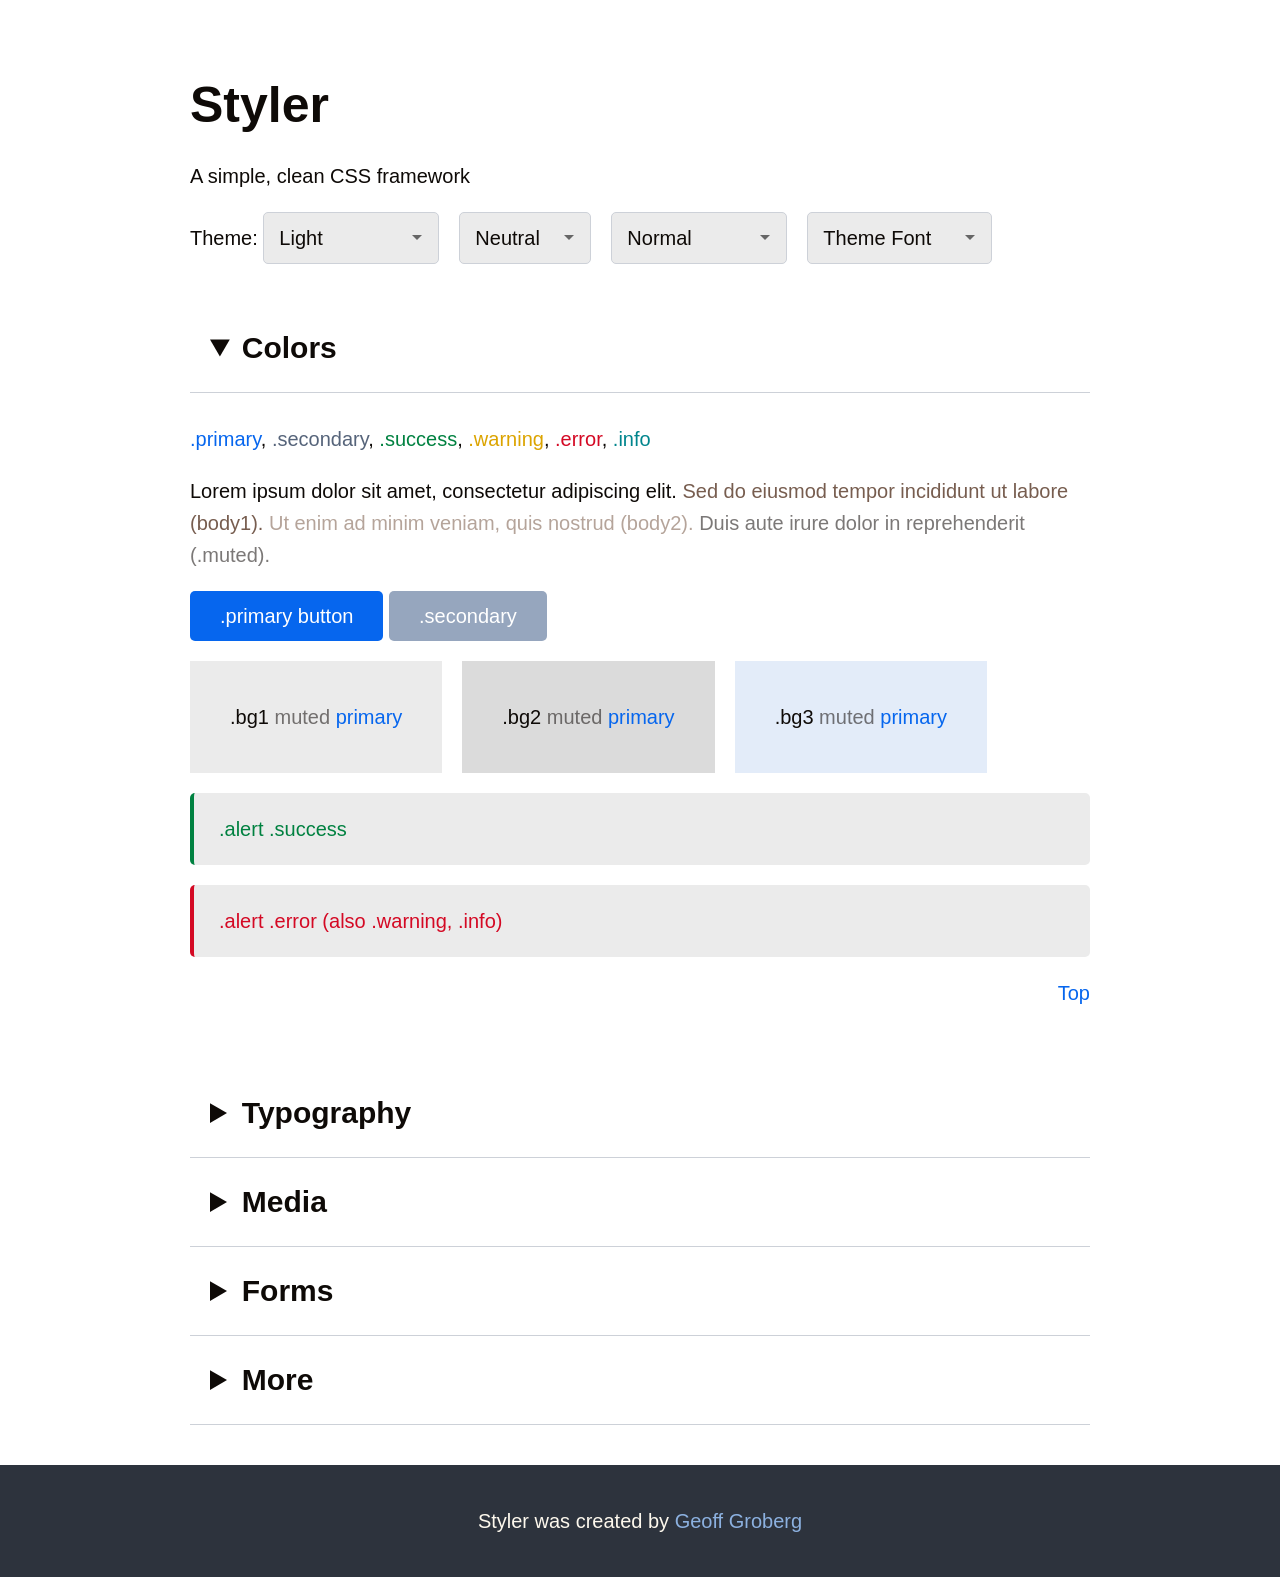
==== demo.html @ 059e5c85 "OKLCH colors" ====
<!DOCTYPE html>
<html lang="en">
<head>
	<meta charset="UTF-8">
	<meta name="viewport" content="width=device-width, initial-scale=1.0">
	<title>Styler Demo</title>
	<link rel="stylesheet" href="styler/extrafonts.css">
	<link rel="stylesheet" href="styler/base.css">
	<style>
		.theme-selector {
			display: flex;
			gap: 1rem;
			align-items: center;
			flex-wrap: wrap;
		}
		.theme-selector label {
			display: inline;
			margin: 0;
			font-weight: normal;
		}
		.theme-selector select {
			display: inline-block;
			width: auto;
			margin: 0;
			max-width: none;
		}
		section > details {
			border: none;
			margin: 0;
		}
		section > details > summary {
			background: none;
			border: none;
			border-radius: 0;
			font-size: 1.5rem;
			max-width: 45rem;
			margin: 0 auto;
			border-bottom: 1px solid var(--border);
		}
		section > details[open] {
			padding-bottom: 2rem;
		}
		section > details[open] > summary {
			border-bottom: 1px solid var(--border);
			margin-bottom: 1.5rem;
		}
		section > details > *:not(summary) {
			padding-left: 0;
			padding-right: 0;
		}
	</style>
</head>
<body>

<div class="readable">

	<h1 id="top">Styler</h1>
	<p>A simple, clean CSS framework</p>

	<div class="theme-selector mb2">
		<label>Theme:
			<select id="theme-select">
				<option value="">Light</option>
				<option value="dark">Dark</option>
				<option value="aegean">Aegean</option>
				<option value="ambleside">Ambleside</option>
				<option value="cappadocia">Cappadocia</option>
				<option value="cusco">Cusco</option>
				<option value="guilin">Guilin</option>
				<option value="hokkaido">Hokkaido</option>
				<option value="kerala">Kerala</option>
				<option value="lviv">Lviv</option>
				<option value="marrakech">Marrakech</option>
				<option value="patagonia">Patagonia</option>
				<option value="peebles">Peebles</option>
				<option value="sahel">Sahel</option>
				<option value="svalbard">Svalbard</option>
				<option value="uinta">Uinta</option>
				<option value="uluru">Uluru</option>
				<option value="windermere">Windermere</option>
				<option value="yucatan">Yucatan</option>
			</select>
		</label>
		<select id="variant-select">
			<option value="">Neutral</option>
			<option value="warm">Warm</option>
			<option value="cool">Cool</option>
		</select>
		<select id="saturation-select">
			<option value="">Normal</option>
			<option value="sat">Saturated</option>
			<option value="desat">Desaturated</option>
		</select>
		<select id="font-select">
				<option value="" selected>Theme Font</option>
				<option value="sans">System Sans</option>
				<option value="serif">System Serif</option>
				<option value="cormorant">Cormorant</option>
				<option value="crimson">Crimson Pro</option>
				<option value="inter">Inter</option>
				<option value="lora">Lora</option>
				<option value="pt-serif">PT Serif</option>
				<option value="source-sans">Source Sans</option>
			</select>
	</div>

</div>

<section id="colors">
	<details open>
		<summary>Colors</summary>

		<div class="readable">
			<p>
				<span class="primary">.primary</span>,
				<span class="secondary">.secondary</span>,
				<span class="success">.success</span>,
				<span class="warning">.warning</span>,
				<span class="error">.error</span>,
				<span class="info">.info</span>
			</p>
			<p>Lorem ipsum dolor sit amet, consectetur adipiscing elit. <span style="color: var(--body1)">Sed do eiusmod tempor incididunt ut labore (body1).</span> <span style="color: var(--body2)">Ut enim ad minim veniam, quis nostrud (body2).</span> <span class="muted">Duis aute irure dolor in reprehenderit (.muted).</span></p>

			<div class="mt1">
				<button type="button">.primary button</button>
				<button type="button" class="secondary">.secondary</button>
			</div>

			<div style="display: flex; gap: 1rem; flex-wrap: wrap; margin: 1rem 0;">
				<div class="bg1 p2">.bg1 <span class="muted">muted</span> <span class="primary">primary</span></div>
				<div class="bg2 p2">.bg2 <span class="muted">muted</span> <span class="primary">primary</span></div>
				<div class="bg3 p2">.bg3 <span class="muted">muted</span> <span class="primary">primary</span></div>
			</div>
			
			<div class="alert success">.alert .success</div>
			<div class="alert error">.alert .error (also .warning, .info)</div>
			<p class="text-right"><a href="#top">Top</a></p>
		</div>
	</details>
</section>

<section id="typography">
	<details>
		<summary>Typography</summary>

		<div class="readable">
			<p>Headings: <code>&lt;h1&gt;</code> through <code>&lt;h6&gt;</code> styled automatically.</p>

			<p>This is a paragraph with <strong>bold text</strong>, <em>italic text</em>, and a <a href="#">link</a>. Here's some <code>inline code</code> and <mark>highlighted text</mark>.</p>

			<blockquote>
				<p>This is a blockquote. It can contain multiple paragraphs and other elements.</p>
			</blockquote>

			<blockquote class="cormorant" style="font-size: 1.3rem;">
				"This blockquote uses <code>.cormorant</code> for an elegant look."
			</blockquote>

			<ul>
				<li>Unordered list item</li>
				<li>Another item</li>
				<li>Third item</li>
			</ul>

			<div class="poetry">
				<p>"Get up and win the race!"</p>
				<p style="font-style: normal; font-size: 0.9rem;">.poetry (an excerpt from <a href="https://theracepoem.com">The Race</a>)</p>
			</div>

			<pre><code>Text alignment: .text-center  .text-right  .text-left</code></pre>

			<p><code>.m0</code>-<code>.m5</code>, <code>.mt0</code>, <code>.mb0</code>, <code>.ml0</code>, <code>.mr0</code>, <code>.mx0</code>, <code>.my0</code> (margins)</p>
			<p><code>.p0</code>-<code>.p5</code>, <code>.pt0</code>, <code>.pb0</code>, <code>.pl0</code>, <code>.pr0</code>, <code>.px0</code>, <code>.py0</code> (padding)</p>

			<div style="display: flex; gap: 1rem; flex-wrap: wrap; margin: 1rem 0;">
				<div class="bg1 p1 r0">.r0</div>
				<div class="bg1 p1 r1">.r1</div>
				<div class="bg1 p1 r2">.r2</div>
				<div class="bg1 p1 r3">.r3</div>
				<div class="bg1 p1 r4">.r4</div>
			</div>
			<p class="text-right"><a href="#top">Top</a></p>
		</div>
	</details>
</section>

<section id="media">
	<details>
		<summary>Media</summary>

		<div class="readable">
			<figure class="left">
				<img src="https://picsum.photos/800/600" alt="Left-aligned image">
				<figcaption>.left - floats, text wraps</figcaption>
			</figure>

			<p>Images will be center aligned in a new block by default. You should use figure tags for your images, which will give you the option of adding a caption.</p>
			
			<p>.left and .right classes can be added to float figures to the right or left. When figures have .left or .right they will pop-out a bit if they are contained within a .readable div. Text wraps around floated images. On smaller screens, floated images become full-width and centered automatically.</p>

			<p>Lorem ipsum dolor sit amet, consectetur adipisicing elit, sed do eiusmod tempor incididunt ut labore et dolore magna aliqua. Ut enim ad minim veniam, quis nostrud exercitation ullamco laboris nisi ut aliquip ex ea commodo consequat. Duis aute irure dolor in reprehenderit in voluptate velit esse cillum dolore eu fugiat nulla pariatur. Excepteur sint occaecat cupidatat non proident, sunt in culpa qui officia deserunt mollit anim id est laborum.</p>
		</div>

		<div class="cols3 px1 mt2">
			<figure>
				<img src="https://picsum.photos/300/200?a" alt="Column 1">
				<figcaption>An image</figcaption>
			</figure>
			<div class="bg1 p1 r1 text-center">
				<strong>.cols3</strong>
				<p style="margin: 0.5rem 0 0;">Also .cols2 and .cols4</p>
			</div>
			<figure>
				<img src="https://picsum.photos/300/200?c" alt="Column 3">
				<figcaption>Another image</figcaption>
			</figure>
		</div>

		<div class="readable">
			<div class="cols3">
				<figure class="square" style="max-width: 100px;">
					<img src="https://picsum.photos/100/100" alt="square">
					<figcaption>.square</figcaption>
				</figure>
				<figure style="max-width: 100px;">
					<img src="https://picsum.photos/100/100?2" alt="r2" class="r2">
					<figcaption>.r2</figcaption>
				</figure>
				<figure style="max-width: 100px;">
					<img src="https://picsum.photos/100/100?3" alt="r100" class="r100">
					<figcaption>.r100</figcaption>
				</figure>
			</div>

			<h3>Audio &amp; Video</h3>
			<pre><code>&lt;audio controls&gt;
  &lt;source src="audio.mp3" type="audio/mpeg"&gt;
&lt;/audio&gt;

&lt;div class="video-container"&gt;
  &lt;iframe src="youtube..."&gt;&lt;/iframe&gt;
&lt;/div&gt;</code></pre>
			<p class="text-right"><a href="#top">Top</a></p>
		</div>
	</details>
</section>

<section id="forms">
	<details>
		<summary>Forms</summary>

		<div class="readable">
			<form>
				<label for="name">Name</label>
				<input type="text" id="name" placeholder="Your name">

				<label for="email">Email</label>
				<input type="email" id="email" placeholder="you@example.com">

				<label for="country">Country</label>
				<select id="country">
					<option>United States</option>
					<option>Canada</option>
				</select>

				<label for="message">Message</label>
				<textarea id="message" placeholder="Your message..."></textarea>

				<label><input type="checkbox" checked> Remember me</label>
			</form>

			<h3>Inline</h3>
			<div class="mt1">
				<input type="text" class="inline" placeholder="First" style="max-width: 6rem;">
				<input type="text" class="inline" placeholder="Last" style="max-width: 6rem;">
				<button type="button">Submit</button>
			</div>
			<p class="text-right mt2"><a href="#top">Top</a></p>
		</div>
	</details>
</section>

<section id="more">
	<details>
		<summary>More</summary>

		<div class="readable">
			<p>Theme classes can be applied to any element, or the entire <code>&lt;html&gt;</code>.</p>
			<div class="patagonia bg p1 r1 mt1">
				<p style="margin: 0;"><strong>Patagonia</strong> — <a href="#">link</a>, <span class="primary">primary</span>, <span class="secondary">secondary</span>, <span class="success">success</span>, <span class="warning">warning</span>, <span class="error">error</span>, <span class="muted">muted</span></p>
			</div>
			<div class="marrakech bg1 p1 r1 mt1">
				<p style="margin: 0;"><strong>Marrakech</strong> — <a href="#">link</a>, <span class="primary">primary</span>, <span class="secondary">secondary</span>, <span class="success">success</span>, <span class="warning">warning</span>, <span class="error">error</span>, <span class="muted">muted</span></p>
			</div>
			<div class="svalbard bg p1 r1 mt1">
				<p style="margin: 0;"><strong>Svalbard</strong> — <a href="#">link</a>, <span class="primary">primary</span>, <span class="secondary">secondary</span>, <span class="success">success</span>, <span class="warning">warning</span>, <span class="error">error</span>, <span class="muted">muted</span></p>
			</div>
			<div class="yucatan bg2 p1 r1 mt1">
				<p style="margin: 0;"><strong>Yucatan</strong> — <a href="#">link</a>, <span class="primary">primary</span>, <span class="secondary">secondary</span>, <span class="success">success</span>, <span class="warning">warning</span>, <span class="error">error</span>, <span class="muted">muted</span></p>
			</div>
			<div class="lviv bg p1 r1 mt1">
				<p style="margin: 0;"><strong>Lviv</strong> — <a href="#">link</a>, <span class="primary">primary</span>, <span class="secondary">secondary</span>, <span class="success">success</span>, <span class="warning">warning</span>, <span class="error">error</span>, <span class="muted">muted</span></p>
			</div>

			<h3>Tables</h3>
			<p>Add <code>.striped</code> for alternating rows.</p>
			<table class="striped">
				<thead>
					<tr><th>Name</th><th>Type</th><th>Description</th></tr>
				</thead>
				<tbody>
					<tr><td>--primary</td><td>Color</td><td>Primary action color</td></tr>
					<tr><td>--bg1</td><td>Color</td><td>Surface background</td></tr>
					<tr><td>--border</td><td>Color</td><td>Border color</td></tr>
				</tbody>
			</table>

			<h3>Details/Summary</h3>
			<details>
				<summary>What is Styler?</summary>
				<p>Styler is a simple, clean CSS framework that applies reasonable styles to HTML tags without requiring many custom classes.</p>
			</details>

			<details>
				<summary>How do I customize colors?</summary>
				<p>Override CSS variables in your own stylesheet.</p>
			</details>

			<h3>Definition Lists</h3>
			<dl>
				<dt>CSS</dt>
				<dd>Cascading Style Sheets - a style sheet language for describing presentation.</dd>
				<dt>HTML</dt>
				<dd>HyperText Markup Language - the standard markup language for web documents.</dd>
			</dl>

			<h3>Keyboard Input</h3>
			<p>Press <kbd>Ctrl</kbd> + <kbd>S</kbd> to save, or <kbd>Cmd</kbd> + <kbd>Shift</kbd> + <kbd>P</kbd> for command palette.</p>

			<h3>Text Changes</h3>
			<p>This feature was <del>removed</del> <ins>updated</ins> in the latest version.</p>

			<h3>Progress & Meter</h3>
			<label for="progress-demo">Download progress:</label>
			<progress id="progress-demo" value="70" max="100">70%</progress>

			<label for="meter-demo">Disk usage:</label>
			<meter id="meter-demo" value="0.6" min="0" max="1" low="0.25" high="0.75" optimum="0.5">60%</meter>

			<h3>Other Elements</h3>
			<p><abbr title="HyperText Markup Language">HTML</abbr> is the foundation of the web.</p>
			<p>The variable <var>x</var> represents the user's input.</p>
			<p>She said, <q>This is an inline quotation.</q></p>
			<p>As noted in <cite>The Elements of Style</cite>, clarity is paramount.</p>
			<p>The command returned: <samp>Hello, World!</samp></p>
			<address>
				Contact us at:<br>
				123 Main Street<br>
				Anytown, USA 12345
			</address>

			<h3>Dialog</h3>
			<pre><code>&lt;dialog id="my-dialog"&gt;
  &lt;h3&gt;Title&lt;/h3&gt;
  &lt;p&gt;Content...&lt;/p&gt;
  &lt;form method="dialog"&gt;&lt;button&gt;Close&lt;/button&gt;&lt;/form&gt;
&lt;/dialog&gt;

&lt;button onclick="document.getElementById('my-dialog').showModal()"&gt;Open&lt;/button&gt;</code></pre>

			<button type="button" onclick="document.getElementById('demo-dialog').showModal()">Open Dialog</button>

			<dialog id="demo-dialog">
				<h3 style="margin-top: 0;">Dialog Title</h3>
				<p>This is a native HTML dialog element with styled backdrop.</p>
				<form method="dialog">
					<button type="submit">Close</button>
				</form>
			</dialog>
			<p class="text-right"><a href="#top">Top</a></p>
		</div>
	</details>
</section>

<footer class="text-center py2 mt2 bg2 ambleside">
	Styler was created by <a href="https://www.geoffgroberg.com">Geoff Groberg</a>
</footer>

<script>
(function() {
	var html = document.documentElement;
	var themeSelect = document.getElementById('theme-select');
	var variantSelect = document.getElementById('variant-select');
	var saturationSelect = document.getElementById('saturation-select');
	var fontSelect = document.getElementById('font-select');

	function updateClasses() {
		var classes = [themeSelect.value, variantSelect.value, saturationSelect.value, fontSelect.value]
			.filter(function(c) { return c; })
			.join(' ');
		html.className = classes;
	}

	themeSelect.addEventListener('change', updateClasses);
	variantSelect.addEventListener('change', updateClasses);
	saturationSelect.addEventListener('change', updateClasses);
	fontSelect.addEventListener('change', updateClasses);
})();
</script>

</body>
</html>
---- styler/extrafonts.css ----
/* extrafonts.css - Optional Google Fonts
   Include BEFORE base.css if you want these fonts:
   - Source Sans 3 (class="source-sans")
   - Inter (class="inter")
   - PT Serif (class="pt-serif")
   - Lora (class="lora")
   - Crimson Pro (class="crimson")
   - Cormorant Garamond (class="cormorant") - decorative, best for poetry/quotes
*/

@import url('https://fonts.googleapis.com/css2?family=Source+Sans+3:ital,wght@0,400;0,600;1,400;1,600&family=Inter:wght@400;600&family=PT+Serif:ital,wght@0,400;0,700;1,400;1,700&family=Lora:ital,wght@0,400;0,600;1,400;1,600&family=Crimson+Pro:ital,wght@0,400;0,600;1,400;1,600&family=Cormorant+Garamond:ital,wght@0,400;0,600;1,400;1,600&display=swap');
---- styler/base.css ----
/* Styler - A simple, clean CSS framework */

@import url('src/reset.css');
@import url('src/colors.css');
@import url('src/typography.css');
@import url('src/general.css');
@import url('src/forms.css');
@import url('src/media.css');
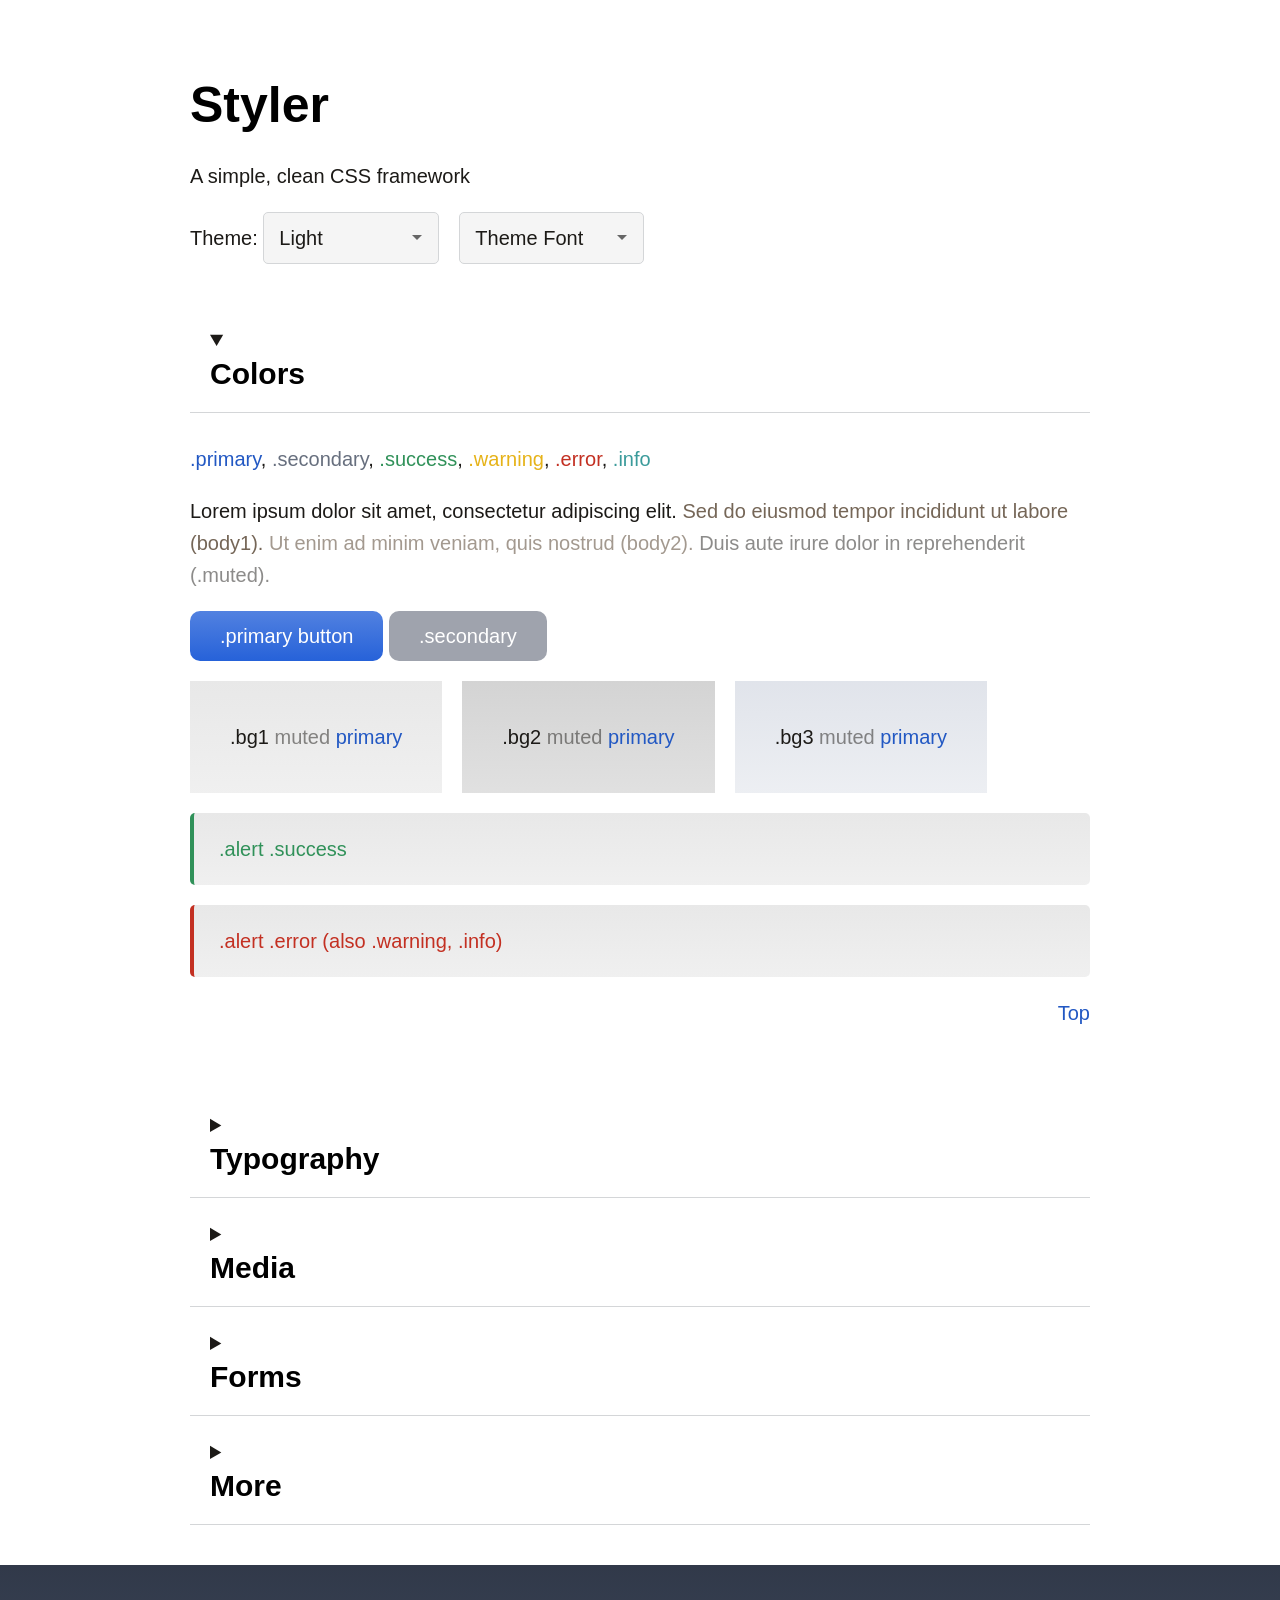
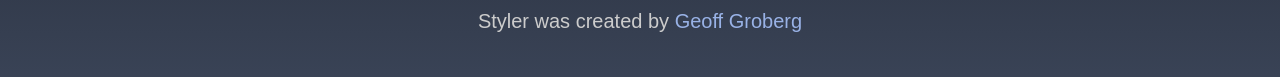
==== commit 6694129d: "gradients, heading fonts" ====
--- a/demo.html
+++ b/demo.html
@@ -32,10 +32,13 @@
 			background: none;
 			border: none;
 			border-radius: 0;
-			font-size: 1.5rem;
 			max-width: 45rem;
 			margin: 0 auto;
 			border-bottom: 1px solid var(--border);
+		}
+		section > details > summary h2 {
+			margin: 0;
+			font-size: 1.5rem;
 		}
 		section > details[open] {
 			padding-bottom: 2rem;
@@ -81,16 +84,6 @@
 				<option value="yucatan">Yucatan</option>
 			</select>
 		</label>
-		<select id="variant-select">
-			<option value="">Neutral</option>
-			<option value="warm">Warm</option>
-			<option value="cool">Cool</option>
-		</select>
-		<select id="saturation-select">
-			<option value="">Normal</option>
-			<option value="sat">Saturated</option>
-			<option value="desat">Desaturated</option>
-		</select>
 		<select id="font-select">
 				<option value="" selected>Theme Font</option>
 				<option value="sans">System Sans</option>
@@ -108,7 +101,7 @@
 
 <section id="colors">
 	<details open>
-		<summary>Colors</summary>
+		<summary><h2>Colors</h2></summary>
 
 		<div class="readable">
 			<p>
@@ -141,7 +134,7 @@
 
 <section id="typography">
 	<details>
-		<summary>Typography</summary>
+		<summary><h2>Typography</h2></summary>
 
 		<div class="readable">
 			<p>Headings: <code>&lt;h1&gt;</code> through <code>&lt;h6&gt;</code> styled automatically.</p>
@@ -186,7 +179,7 @@
 
 <section id="media">
 	<details>
-		<summary>Media</summary>
+		<summary><h2>Media</h2></summary>
 
 		<div class="readable">
 			<figure class="left">
@@ -247,7 +240,7 @@
 
 <section id="forms">
 	<details>
-		<summary>Forms</summary>
+		<summary><h2>Forms</h2></summary>
 
 		<div class="readable">
 			<form>
@@ -282,7 +275,7 @@
 
 <section id="more">
 	<details>
-		<summary>More</summary>
+		<summary><h2>More</h2></summary>
 
 		<div class="readable">
 			<p>Theme classes can be applied to any element, or the entire <code>&lt;html&gt;</code>.</p>
@@ -390,20 +383,16 @@
 (function() {
 	var html = document.documentElement;
 	var themeSelect = document.getElementById('theme-select');
-	var variantSelect = document.getElementById('variant-select');
-	var saturationSelect = document.getElementById('saturation-select');
 	var fontSelect = document.getElementById('font-select');
 
 	function updateClasses() {
-		var classes = [themeSelect.value, variantSelect.value, saturationSelect.value, fontSelect.value]
+		var classes = [themeSelect.value, fontSelect.value]
 			.filter(function(c) { return c; })
 			.join(' ');
 		html.className = classes;
 	}
 
 	themeSelect.addEventListener('change', updateClasses);
-	variantSelect.addEventListener('change', updateClasses);
-	saturationSelect.addEventListener('change', updateClasses);
 	fontSelect.addEventListener('change', updateClasses);
 })();
 </script>
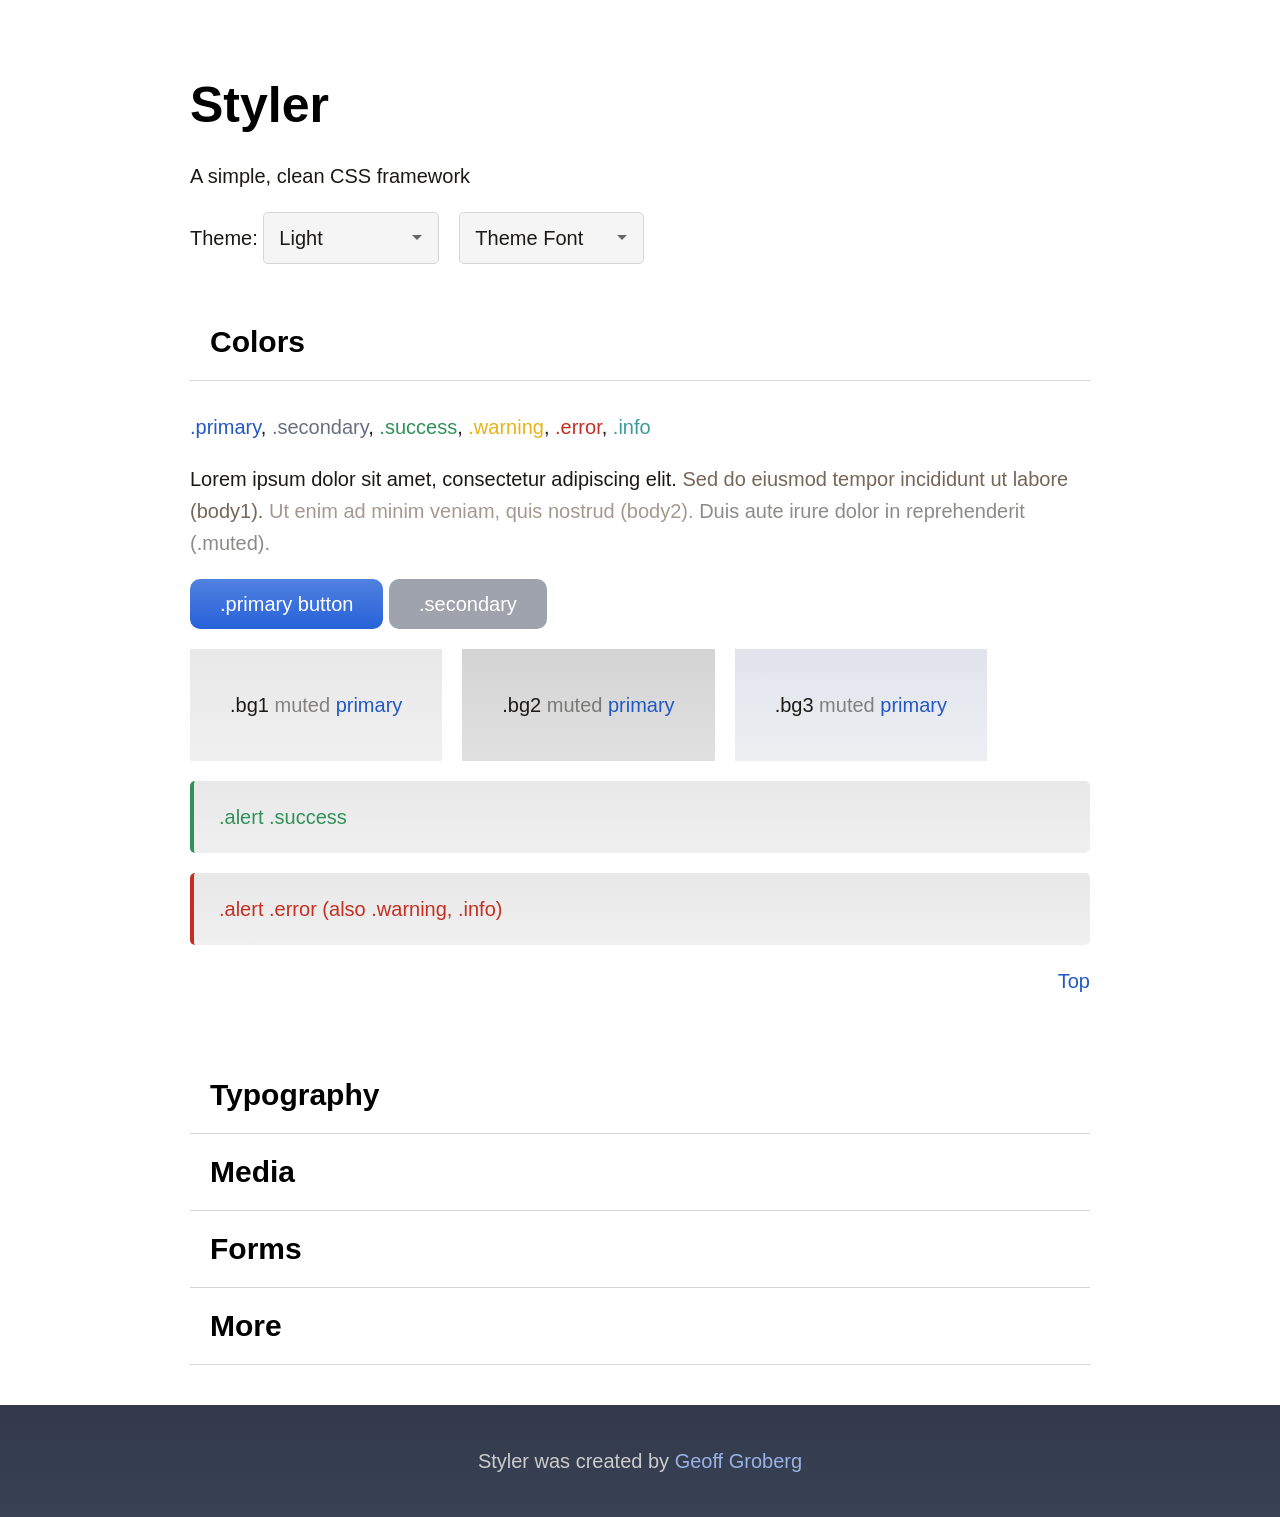
==== commit 6e545b5c: "Hokkaido tweaks. Summary/detail glitch?" ====
--- a/demo.html
+++ b/demo.html
@@ -4,7 +4,6 @@
 	<meta charset="UTF-8">
 	<meta name="viewport" content="width=device-width, initial-scale=1.0">
 	<title>Styler Demo</title>
-	<link rel="stylesheet" href="styler/extrafonts.css">
 	<link rel="stylesheet" href="styler/base.css">
 	<style>
 		.theme-selector {
@@ -35,6 +34,10 @@
 			max-width: 45rem;
 			margin: 0 auto;
 			border-bottom: 1px solid var(--border);
+			list-style: none;
+		}
+		section > details > summary::-webkit-details-marker {
+			display: none;
 		}
 		section > details > summary h2 {
 			margin: 0;
@@ -156,7 +159,7 @@
 			</ul>
 
 			<div class="poetry">
-				<p>"Get up and win the race!"</p>
+				<p>&ldquo;Get up and win the race!&rdquo;</p>
 				<p style="font-style: normal; font-size: 0.9rem;">.poetry (an excerpt from <a href="https://theracepoem.com">The Race</a>)</p>
 			</div>
 
--- a/styler/base.css
+++ b/styler/base.css
@@ -1,4 +1,7 @@
 /* Styler - A simple, clean CSS framework */
+
+/* Google Fonts - comment out to use only system fonts */
+@import url('https://fonts.googleapis.com/css2?family=Source+Sans+3:ital,wght@0,400;0,600;1,400;1,600&family=Inter:wght@400;600&family=PT+Serif:ital,wght@0,400;0,700;1,400;1,700&family=Lora:ital,wght@0,400;0,600;1,400;1,600&family=Crimson+Pro:ital,wght@0,400;0,600;1,400;1,600&family=Cormorant+Garamond:ital,wght@0,400;0,600;1,400;1,600&display=swap');
 
 @import url('src/reset.css');
 @import url('src/colors.css');
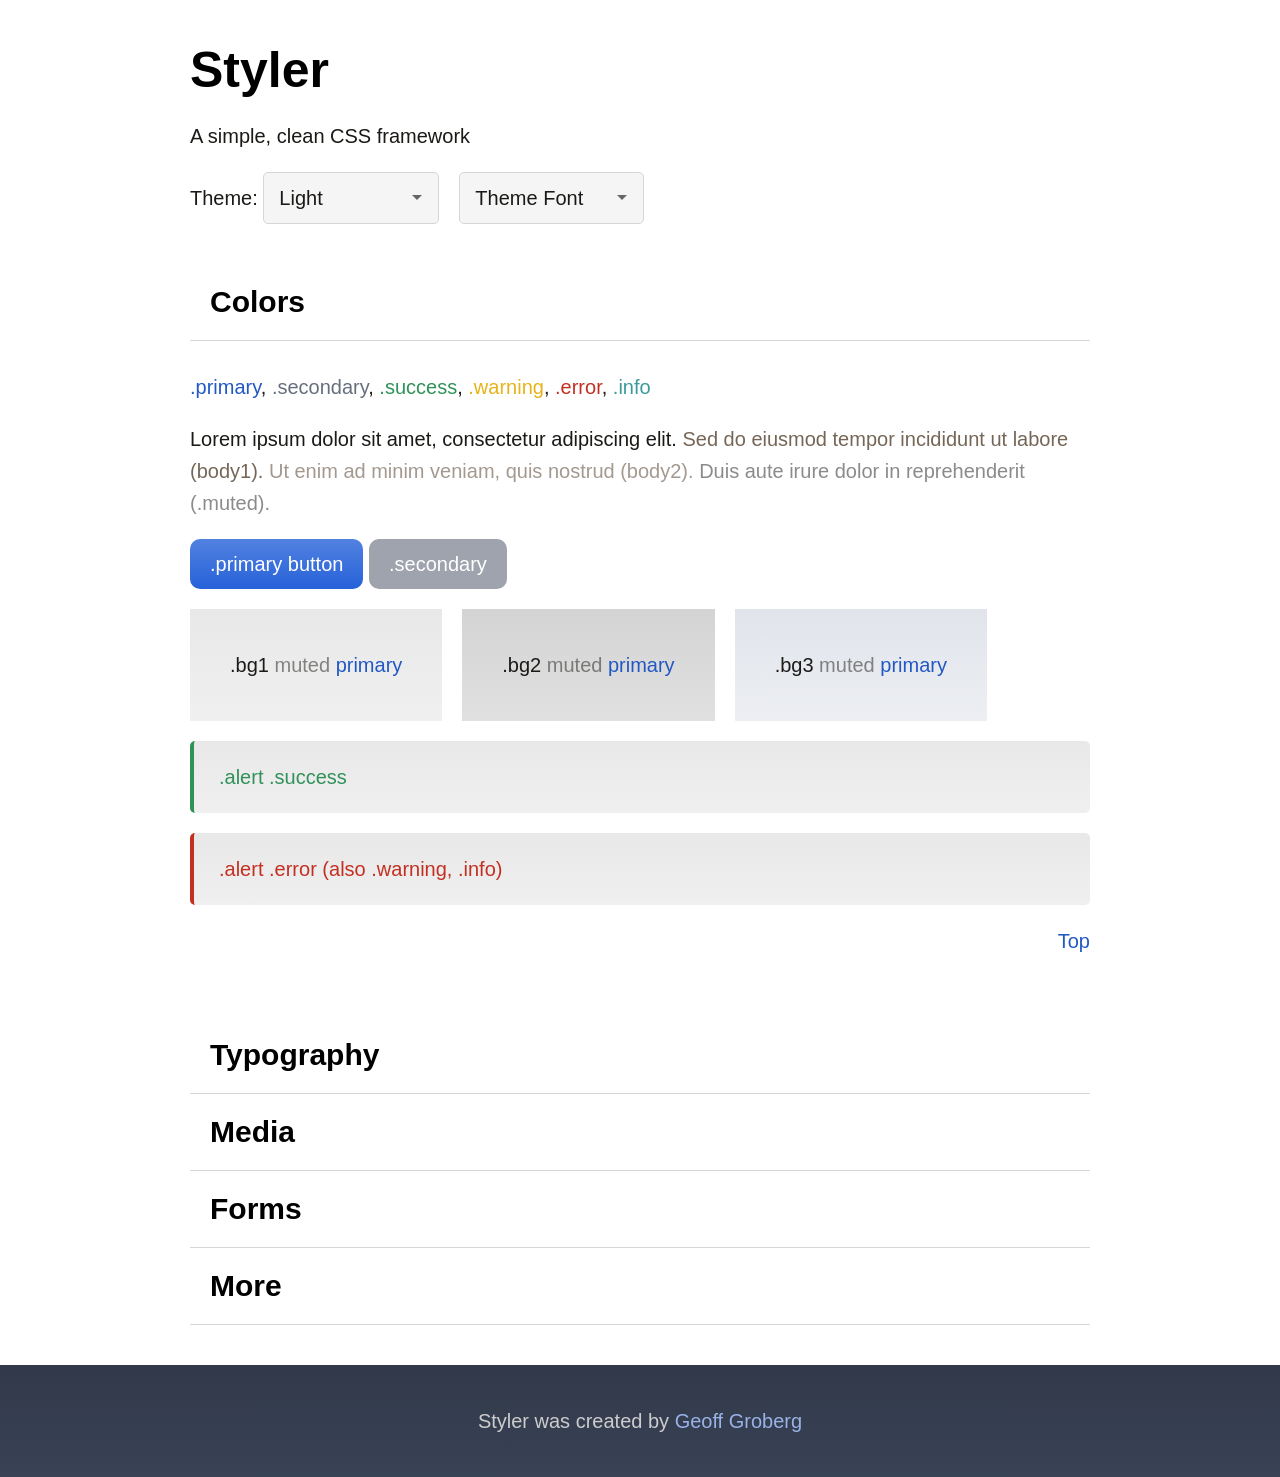
==== commit 99348e66: "asdf" ====
--- a/demo.html
+++ b/demo.html
@@ -269,8 +269,14 @@
 			<div class="mt1">
 				<input type="text" class="inline" placeholder="First" style="max-width: 6rem;">
 				<input type="text" class="inline" placeholder="Last" style="max-width: 6rem;">
+				<label class="inline"><input type="checkbox"> Subscribe</label>
 				<button type="button">Submit</button>
 			</div>
+
+			<h3>Radio Buttons</h3>
+			<label><input type="radio" name="plan" checked> Free</label>
+			<label><input type="radio" name="plan"> Pro</label>
+			<label><input type="radio" name="plan"> Enterprise</label>
 			<p class="text-right mt2"><a href="#top">Top</a></p>
 		</div>
 	</details>
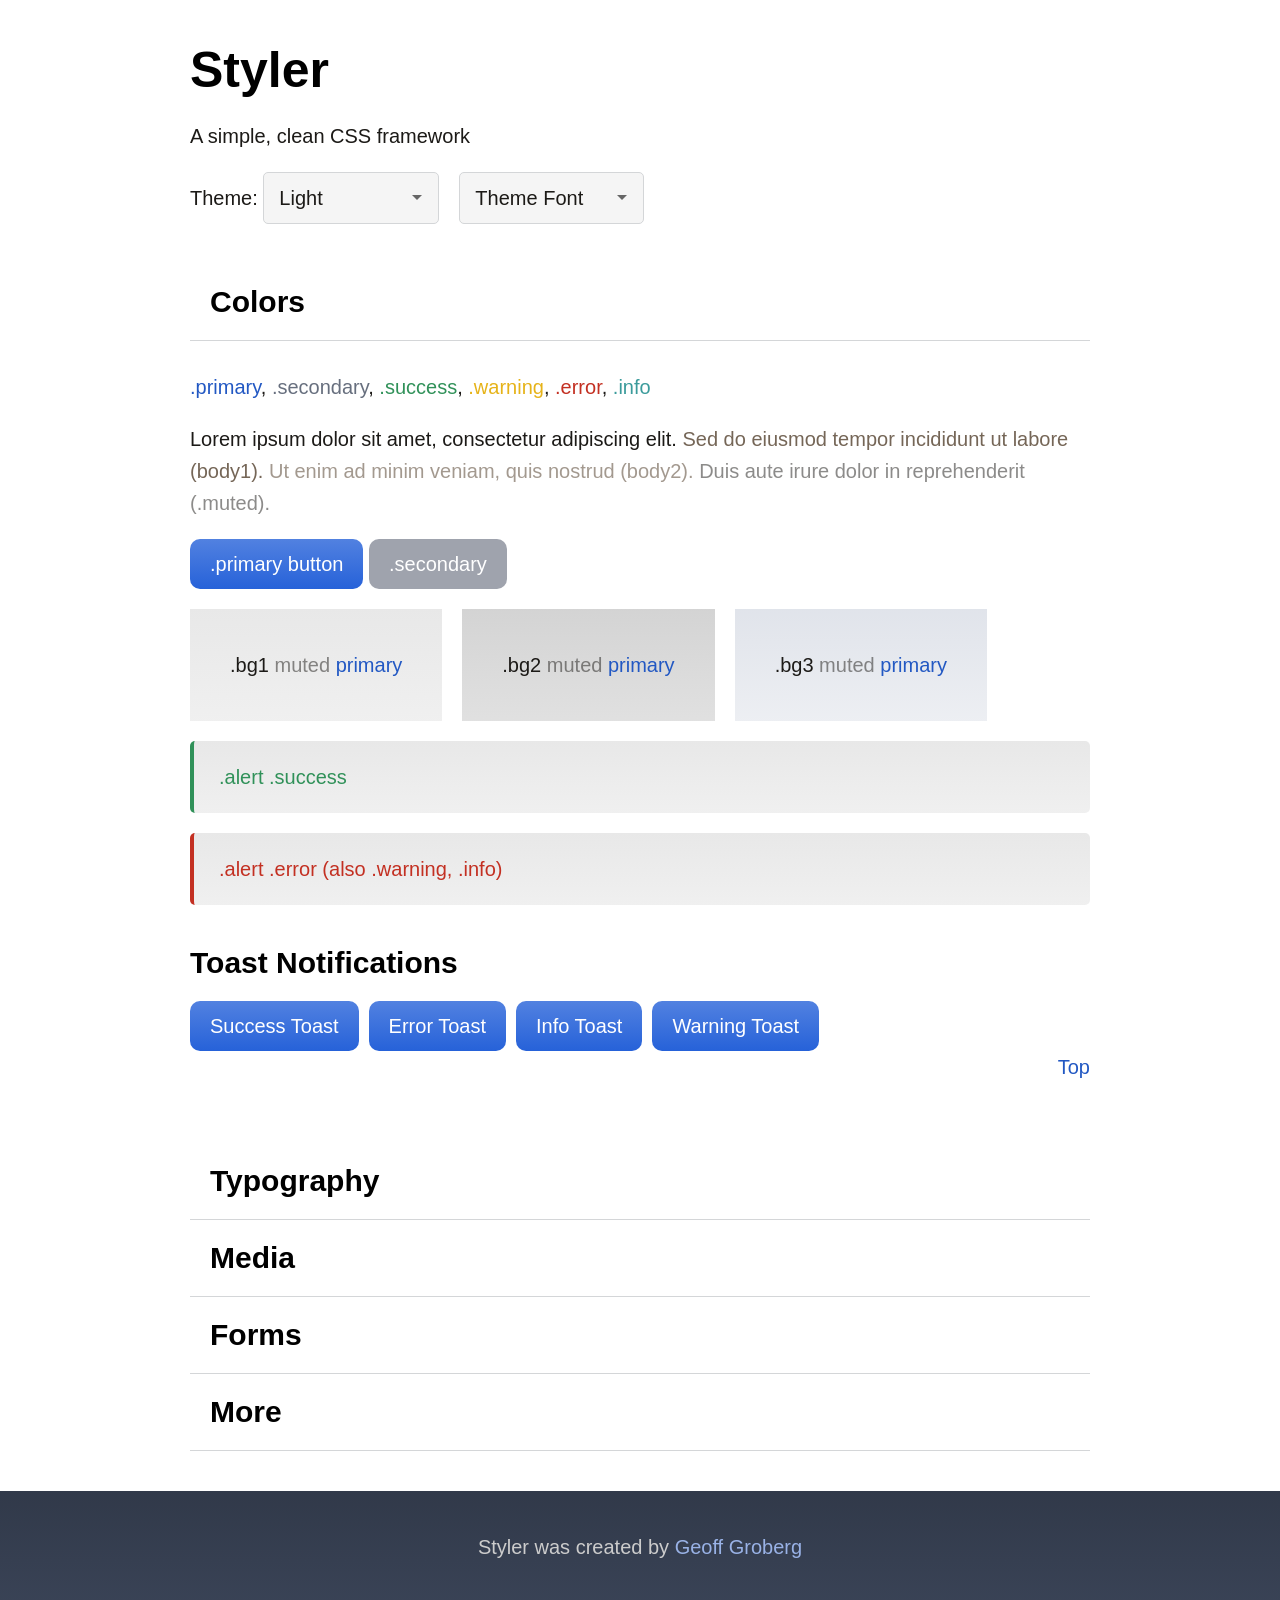
==== commit 7b81e98a: "asdf" ====
--- a/demo.html
+++ b/demo.html
@@ -130,6 +130,15 @@
 			
 			<div class="alert success">.alert .success</div>
 			<div class="alert error">.alert .error (also .warning, .info)</div>
+
+			<h3>Toast Notifications</h3>
+			<div style="display: flex; gap: 0.5rem; flex-wrap: wrap;">
+				<button type="button" onclick="showToast('Changes saved!', 'success')">Success Toast</button>
+				<button type="button" onclick="showToast('Something went wrong', 'error')">Error Toast</button>
+				<button type="button" onclick="showToast('Heads up — check this out', 'info')">Info Toast</button>
+				<button type="button" onclick="showToast('Careful with that', 'warning')">Warning Toast</button>
+			</div>
+
 			<p class="text-right"><a href="#top">Top</a></p>
 		</div>
 	</details>
@@ -404,7 +413,9 @@
 	themeSelect.addEventListener('change', updateClasses);
 	fontSelect.addEventListener('change', updateClasses);
 })();
+
 </script>
+<script src="styler/toast.js"></script>
 
 </body>
 </html>
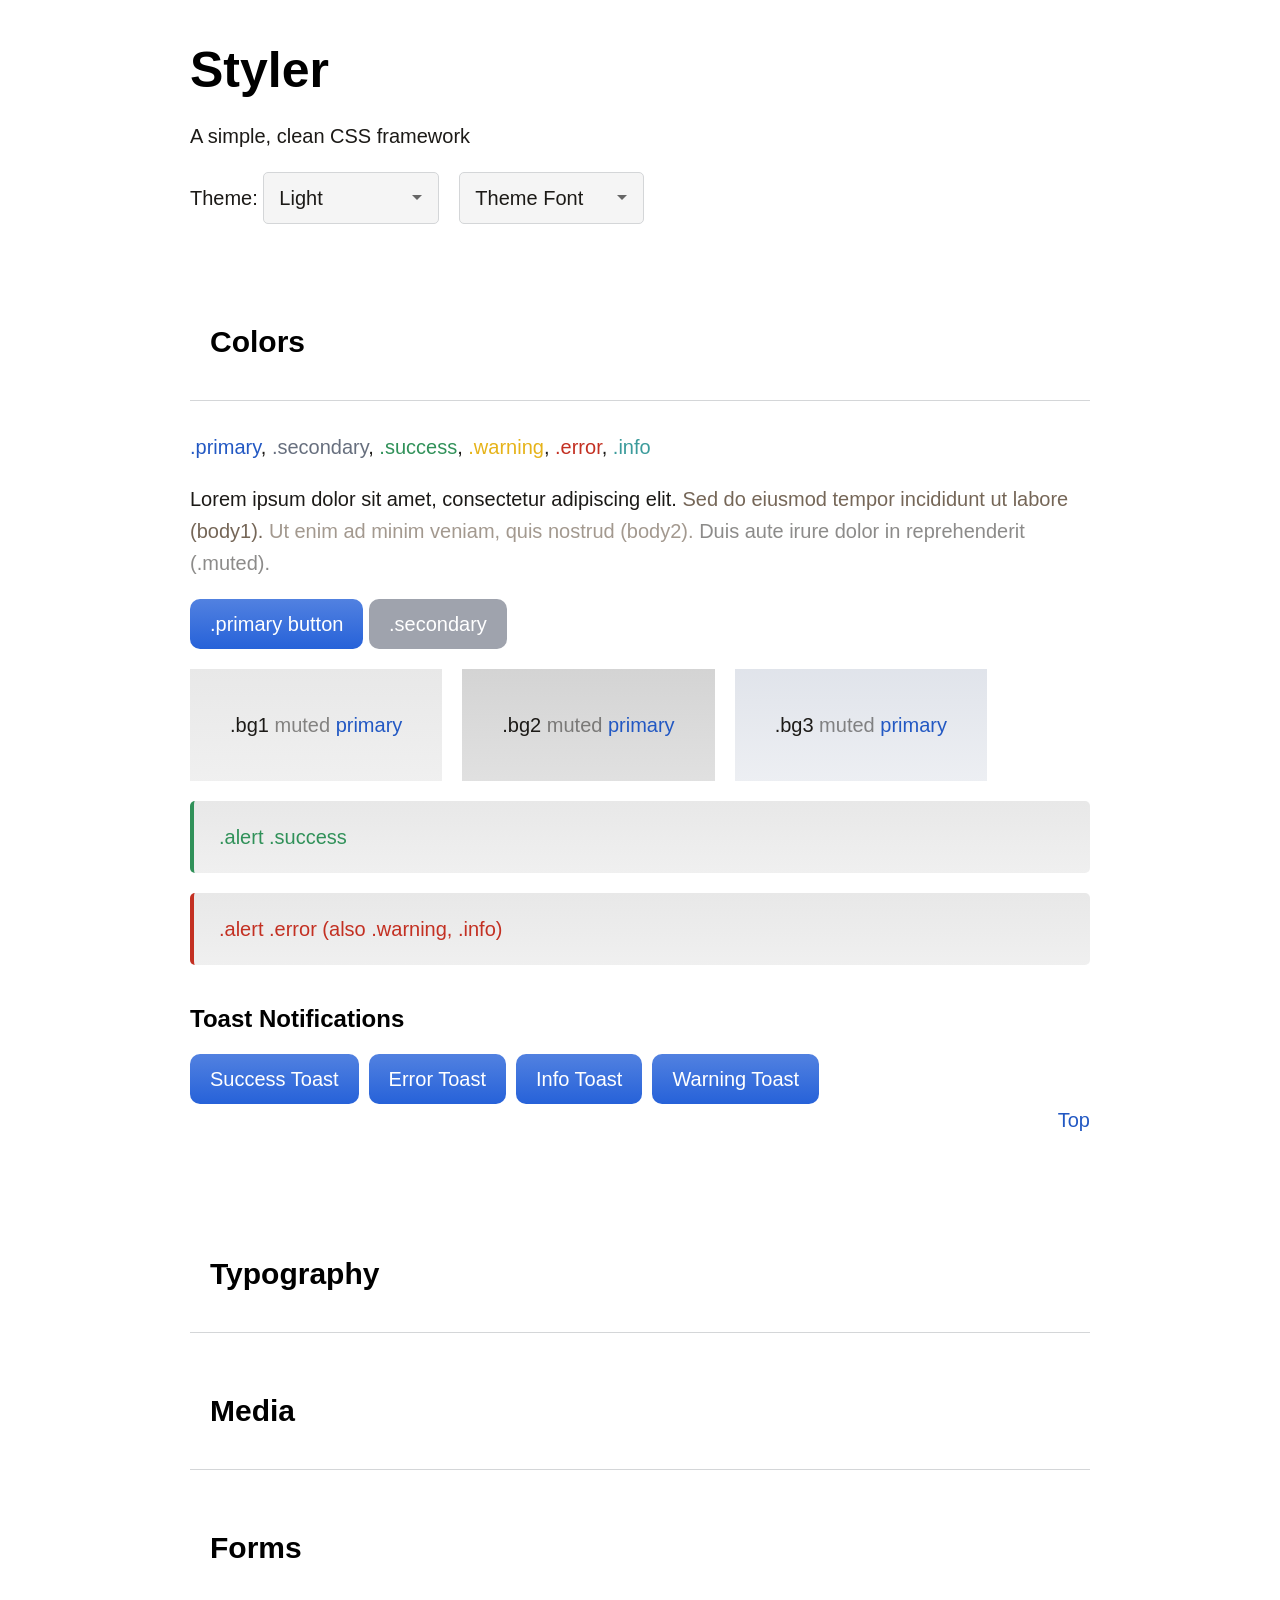
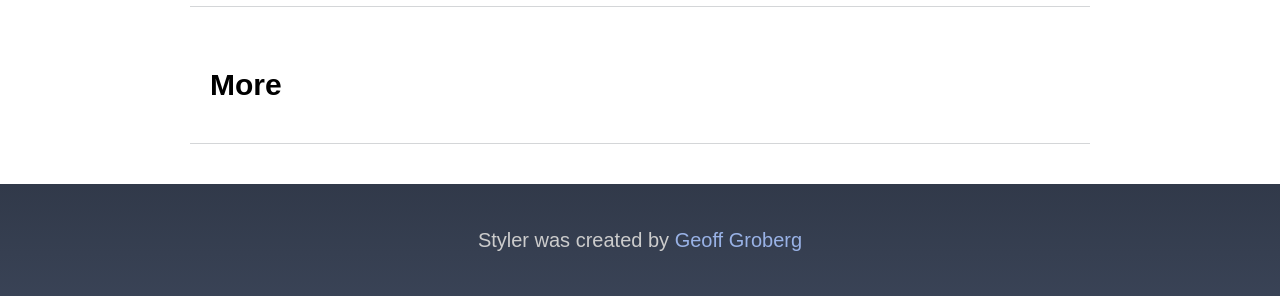
==== commit 0565e8b8: "asdf" ====
--- a/demo.html
+++ b/demo.html
@@ -38,10 +38,6 @@
 		}
 		section > details > summary::-webkit-details-marker {
 			display: none;
-		}
-		section > details > summary h2 {
-			margin: 0;
-			font-size: 1.5rem;
 		}
 		section > details[open] {
 			padding-bottom: 2rem;
--- a/styler/base.css
+++ b/styler/base.css
@@ -3,9 +3,9 @@
 /* Google Fonts - comment out to use only system fonts */
 @import url('https://fonts.googleapis.com/css2?family=Source+Sans+3:ital,wght@0,400;0,600;1,400;1,600&family=Inter:wght@400;600&family=PT+Serif:ital,wght@0,400;0,700;1,400;1,700&family=Lora:ital,wght@0,400;0,600;1,400;1,600&family=Crimson+Pro:ital,wght@0,400;0,600;1,400;1,600&family=Cormorant+Garamond:ital,wght@0,400;0,600;1,400;1,600&display=swap');
 
-@import url('src/reset.css');
-@import url('src/colors.css');
-@import url('src/typography.css');
-@import url('src/general.css');
-@import url('src/forms.css');
-@import url('src/media.css');
+@import url('reset.css');
+@import url('colors.css');
+@import url('typography.css');
+@import url('general.css');
+@import url('forms.css');
+@import url('media.css');
